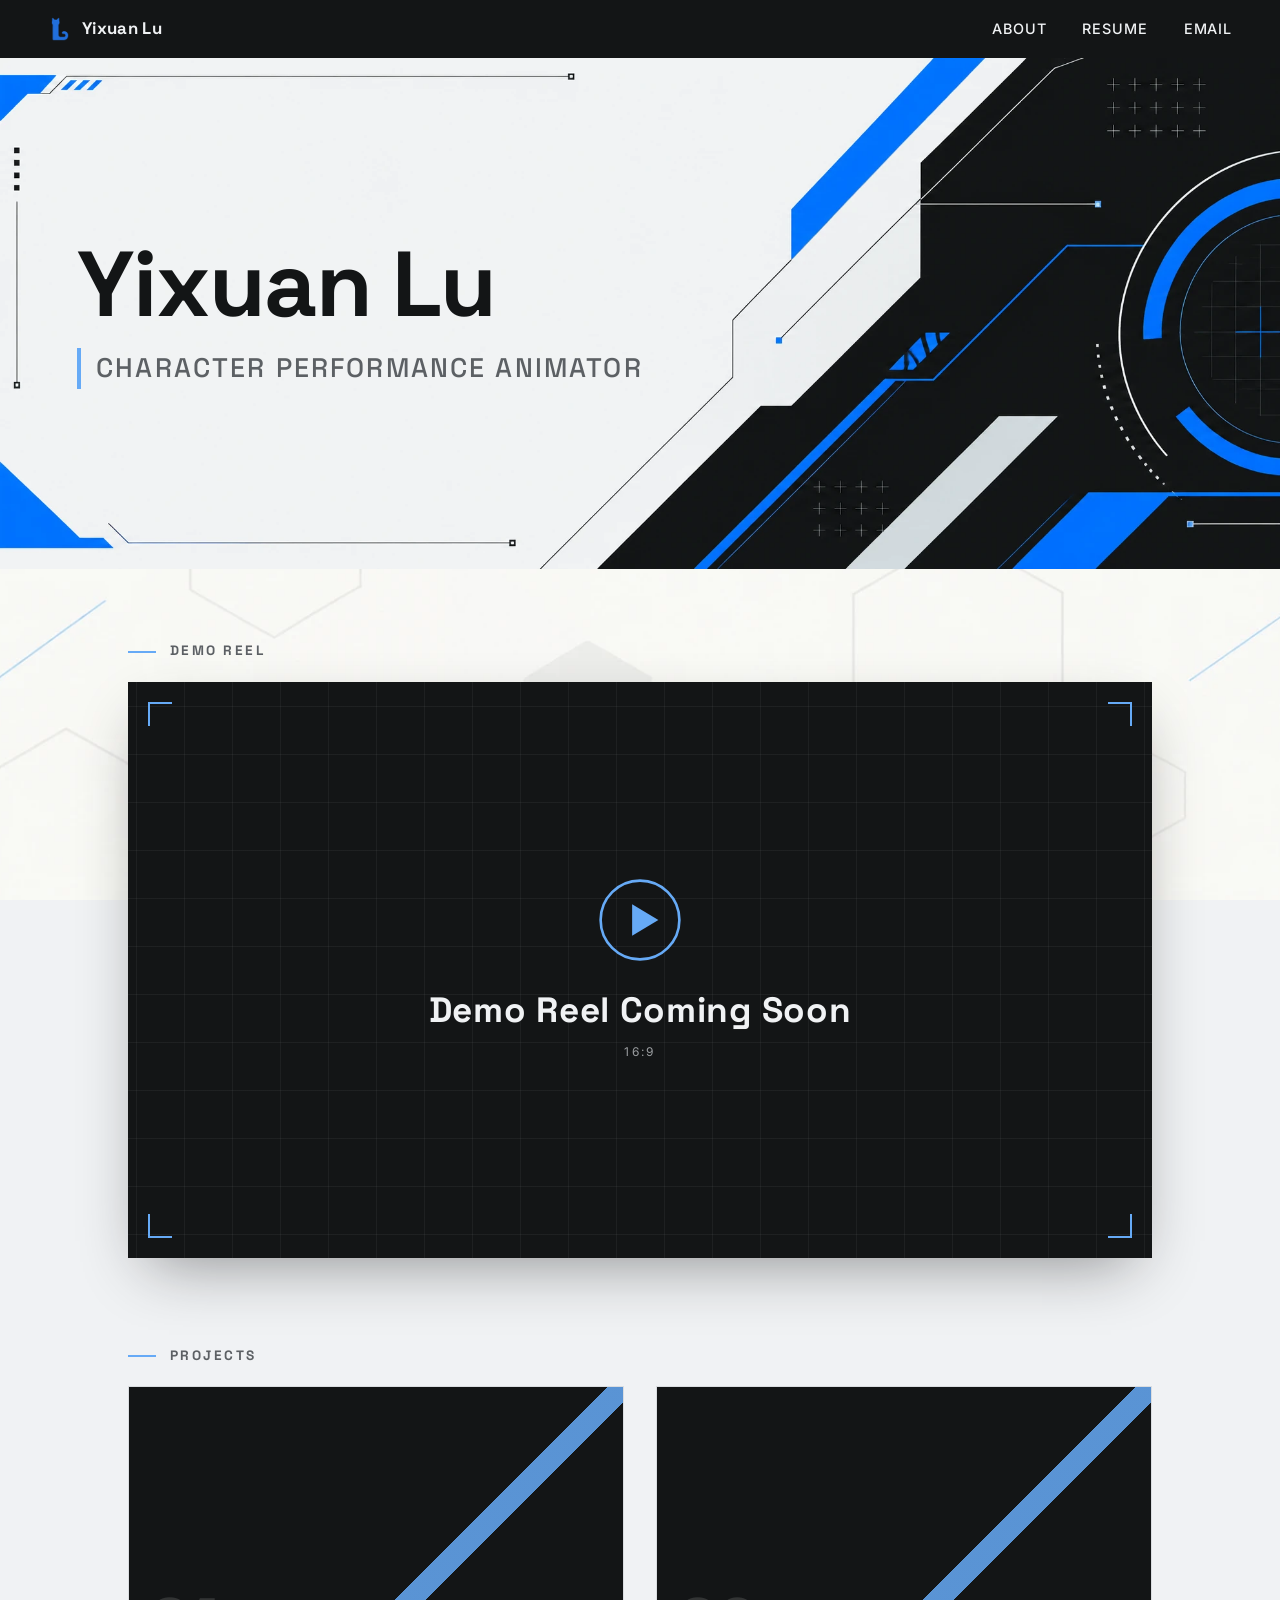
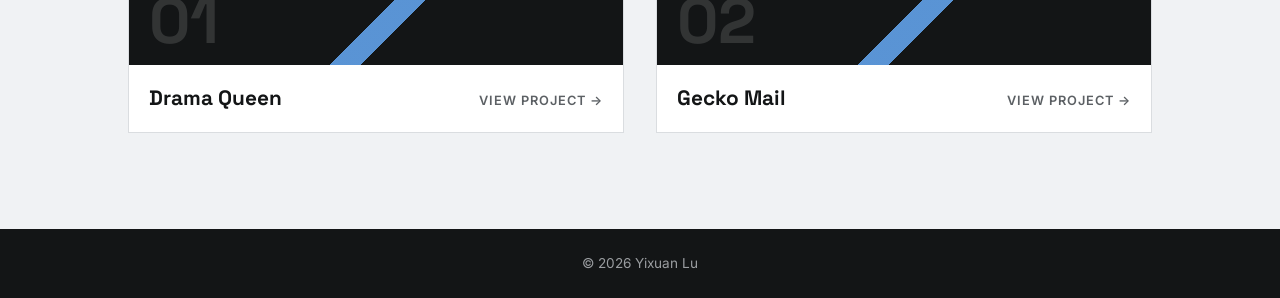
==== index.html @ 0526a120 "Add homepage prototype Homepage with banner, demo reel placeholder, project cards and navigation, pl" ====
<!DOCTYPE html>
<html lang="en">
<head>
  <meta charset="UTF-8">
  <meta name="viewport" content="width=device-width, initial-scale=1">
  <title>Yixuan Lu | Character Performance Animator</title>
  <meta name="description" content="Portfolio of Yixuan Lu, 3D character performance animator.">

  <!-- Browser tab icon -->
  <link rel="icon" type="image/png" href="images/favicon.png">

  <!-- Fonts from Google Fonts -->
  <link rel="preconnect" href="https://fonts.googleapis.com">
  <link rel="preconnect" href="https://fonts.gstatic.com" crossorigin>
  <link href="https://fonts.googleapis.com/css2?family=Space+Grotesk:wght@500;700&family=Inter:wght@400;500;600&display=swap" rel="stylesheet">

  <link rel="stylesheet" href="css/style.css">
</head>
<body>

  <!-- ===== NAVIGATION ===== -->
  <header class="site-nav">
    <a class="nav-home" href="index.html">
      <img src="images/favicon.png" alt="" width="24" height="24">
      <span>Yixuan Lu</span>
    </a>
    <nav>
      <a href="about.html">About</a>
      <a href="resume.html">Resume</a>
      <!-- Replace [EMAIL] below with your email address, e.g. mailto:name@example.com -->
      <a href="mailto:[EMAIL]">Email</a>
    </nav>
  </header>

  <!-- ===== BANNER ===== -->
  <section class="banner">
    <img class="banner-image" src="images/banner.png" alt="" width="1983" height="793">
    <div class="banner-text">
      <h1>Yixuan Lu</h1>
      <p>Character Performance Animator</p>
    </div>
  </section>

  <main>

    <!-- ===== DEMO REEL ===== -->
    <section class="reel" aria-labelledby="reel-heading">
      <h2 id="reel-heading" class="section-label">Demo Reel</h2>
      <!-- The video is set in js/main.js (see DEMO_REEL_URL at the top of that file) -->
      <div class="reel-frame" id="reel-frame">
        <div class="reel-placeholder">
          <svg class="reel-play" viewBox="0 0 64 64" aria-hidden="true">
            <circle cx="32" cy="32" r="30" fill="none" stroke="currentColor" stroke-width="2"/>
            <path d="M26 20 L46 32 L26 44 Z" fill="currentColor"/>
          </svg>
          <p class="reel-title">Demo Reel Coming Soon</p>
          <p class="reel-ratio">16:9</p>
        </div>
      </div>
    </section>

    <!-- ===== PROJECTS ===== -->
    <section class="projects" aria-labelledby="projects-heading">
      <h2 id="projects-heading" class="section-label">Projects</h2>
      <div class="project-grid">

        <a class="project-card" href="projects/drama-queen.html">
          <div class="project-thumb" aria-hidden="true"><span>01</span></div>
          <div class="project-info">
            <h3>Drama Queen</h3>
            <span class="project-link">View project <span aria-hidden="true">&rarr;</span></span>
          </div>
        </a>

        <a class="project-card" href="projects/gecko-mail.html">
          <div class="project-thumb" aria-hidden="true"><span>02</span></div>
          <div class="project-info">
            <h3>Gecko Mail</h3>
            <span class="project-link">View project <span aria-hidden="true">&rarr;</span></span>
          </div>
        </a>

      </div>
    </section>

  </main>

  <footer class="site-footer">
    <p>&copy; 2026 Yixuan Lu</p>
  </footer>

  <script src="js/main.js"></script>
</body>
</html>
---- css/style.css ----
/* =============================================================
   COLORS
   Change a color here and it updates everywhere on the site.
   ============================================================= */
:root {
  --black: #131516;
  --off-white: #F0F2F4;
  --gray: #9A9DA0;
  --gray-dark: #5C6064;   /* darker gray for small text, easier to read */
  --gray-light: #DADDE0;  /* thin borders and lines */
  --accent: #66AAF6;      /* soft light blue */

  --font-display: "Space Grotesk", "Segoe UI", sans-serif;
  --font-body: "Inter", "Segoe UI", sans-serif;

  --content-width: 1120px;
}

/* =============================================================
   BASICS
   ============================================================= */
* { box-sizing: border-box; }

html { scroll-behavior: smooth; }

body {
  margin: 0;
  font-family: var(--font-body);
  color: var(--black);
  background-color: var(--off-white);
  /* the hexagon pattern sits behind everything and stays still while you scroll */
  background-image: url("../images/background-hexagon.png");
  background-size: cover;
  background-position: center;
  background-attachment: fixed;
  line-height: 1.5;
  -webkit-font-smoothing: antialiased;
}

img { display: block; max-width: 100%; }

a { color: inherit; }

/* visible outline when moving through the page with the keyboard */
a:focus-visible {
  outline: 2px solid var(--accent);
  outline-offset: 3px;
}

/* =============================================================
   NAVIGATION
   ============================================================= */
.site-nav {
  display: flex;
  align-items: center;
  justify-content: space-between;
  gap: 16px;
  padding: 14px clamp(16px, 4vw, 48px);
  background: var(--black);
  color: var(--off-white);
}

.nav-home {
  display: flex;
  align-items: center;
  gap: 10px;
  text-decoration: none;
  font-family: var(--font-display);
  font-weight: 700;
  font-size: 1.05rem;
  letter-spacing: 0.02em;
}

.site-nav nav {
  display: flex;
  gap: clamp(16px, 3vw, 36px);
}

.site-nav nav a {
  position: relative;
  text-decoration: none;
  font-size: 0.9rem;
  font-weight: 500;
  letter-spacing: 0.06em;
  text-transform: uppercase;
  color: var(--off-white);
  padding: 4px 0;
  transition: color 0.2s;
}

/* blue line that slides in under a link on hover */
.site-nav nav a::after {
  content: "";
  position: absolute;
  left: 0;
  bottom: -2px;
  width: 100%;
  height: 2px;
  background: var(--accent);
  transform: scaleX(0);
  transform-origin: left;
  transition: transform 0.25s;
}

.site-nav nav a:hover { color: var(--accent); }
.site-nav nav a:hover::after { transform: scaleX(1); }

/* =============================================================
   BANNER
   The text is placed on top of the image, inside the empty
   light area on the left. Sizes use "vw" (a percentage of the
   screen width) so the text grows and shrinks with the image.
   ============================================================= */
.banner {
  position: relative;
  width: 100%;
  background: var(--off-white);
}

.banner-image {
  width: 100%;
  height: auto;
}

.banner-text {
  position: absolute;
  top: 0;
  bottom: 0;
  left: 6%;
  width: 48%;
  display: flex;
  flex-direction: column;
  justify-content: center;
}

.banner-text h1 {
  margin: 0;
  font-family: var(--font-display);
  font-weight: 700;
  font-size: 7.2vw;
  line-height: 1;
  letter-spacing: -0.02em;
  color: var(--black);
}

.banner-text p {
  margin: 1.4vw 0 0;
  padding-left: 1.2vw;
  border-left: 0.35vw solid var(--accent);
  font-family: var(--font-display);
  font-weight: 500;
  font-size: 2.1vw;
  letter-spacing: 0.08em;
  text-transform: uppercase;
  color: var(--gray-dark);
}

/* =============================================================
   PAGE SECTIONS
   ============================================================= */
main {
  max-width: var(--content-width);
  margin: 0 auto;
  padding: 0 clamp(16px, 4vw, 48px);
}

.section-label {
  display: flex;
  align-items: center;
  gap: 14px;
  margin: 0 0 20px;
  font-family: var(--font-display);
  font-size: 0.85rem;
  font-weight: 700;
  letter-spacing: 0.18em;
  text-transform: uppercase;
  color: var(--gray-dark);
}

/* short blue line before each section name */
.section-label::before {
  content: "";
  width: 28px;
  height: 2px;
  background: var(--accent);
}

/* =============================================================
   DEMO REEL
   ============================================================= */
.reel {
  padding: clamp(40px, 6vw, 72px) 0 clamp(48px, 7vw, 88px);
}

/* the 16:9 frame; the YouTube player fills it once a link is added */
.reel-frame {
  position: relative;
  width: 100%;
  aspect-ratio: 16 / 9;
  background: var(--black);
  overflow: hidden;
  box-shadow: 0 24px 60px -20px rgba(19, 21, 22, 0.45);
}

.reel-frame iframe {
  position: absolute;
  inset: 0;
  width: 100%;
  height: 100%;
  border: 0;
}

.reel-placeholder {
  position: absolute;
  inset: 0;
  display: flex;
  flex-direction: column;
  align-items: center;
  justify-content: center;
  text-align: center;
  color: var(--off-white);
  /* faint grid, like a viewport in 3D software */
  background-image:
    linear-gradient(rgba(240, 242, 244, 0.05) 1px, transparent 1px),
    linear-gradient(90deg, rgba(240, 242, 244, 0.05) 1px, transparent 1px);
  background-size: 48px 48px;
  background-position: center;
}

/* corner marks, like a camera frame */
.reel-placeholder::before {
  content: "";
  position: absolute;
  inset: 20px;
  --c: var(--accent);
  background:
    linear-gradient(var(--c), var(--c)) top left / 24px 2px,
    linear-gradient(var(--c), var(--c)) top left / 2px 24px,
    linear-gradient(var(--c), var(--c)) top right / 24px 2px,
    linear-gradient(var(--c), var(--c)) top right / 2px 24px,
    linear-gradient(var(--c), var(--c)) bottom left / 24px 2px,
    linear-gradient(var(--c), var(--c)) bottom left / 2px 24px,
    linear-gradient(var(--c), var(--c)) bottom right / 24px 2px,
    linear-gradient(var(--c), var(--c)) bottom right / 2px 24px;
  background-repeat: no-repeat;
}

.reel-play {
  width: clamp(48px, 8vw, 84px);
  height: auto;
  color: var(--accent);
}

.reel-title {
  margin: clamp(12px, 2vw, 22px) 0 0;
  font-family: var(--font-display);
  font-weight: 700;
  font-size: clamp(1.1rem, 3.2vw, 2.2rem);
  letter-spacing: 0.02em;
}

.reel-ratio {
  margin: 6px 0 0;
  font-size: 0.75rem;
  letter-spacing: 0.2em;
  color: var(--gray);
}

/* =============================================================
   PROJECT CARDS
   ============================================================= */
.projects {
  padding-bottom: clamp(56px, 8vw, 96px);
}

.project-grid {
  display: grid;
  grid-template-columns: repeat(2, 1fr);
  gap: clamp(16px, 3vw, 32px);
}

.project-card {
  display: block;
  text-decoration: none;
  background: #FFFFFF;
  border: 1px solid var(--gray-light);
  transition: transform 0.25s, box-shadow 0.25s, border-color 0.25s;
}

.project-card:hover {
  transform: translateY(-4px);
  border-color: var(--accent);
  box-shadow: 0 16px 36px -18px rgba(19, 21, 22, 0.35);
}

/* stand-in image area; can be replaced with a real still later */
.project-thumb {
  position: relative;
  aspect-ratio: 16 / 9;
  background:
    linear-gradient(135deg, transparent 62%, rgba(102, 170, 246, 0.85) 62%, rgba(102, 170, 246, 0.85) 66%, transparent 66%),
    var(--black);
  overflow: hidden;
}

.project-thumb span {
  position: absolute;
  left: 20px;
  bottom: 12px;
  font-family: var(--font-display);
  font-weight: 700;
  font-size: clamp(2.5rem, 6vw, 4rem);
  line-height: 1;
  color: rgba(240, 242, 244, 0.14);
}

.project-info {
  display: flex;
  align-items: baseline;
  justify-content: space-between;
  gap: 12px;
  padding: 18px 20px;
}

.project-info h3 {
  margin: 0;
  font-family: var(--font-display);
  font-size: 1.3rem;
  font-weight: 700;
}

.project-link {
  font-size: 0.8rem;
  font-weight: 600;
  letter-spacing: 0.08em;
  text-transform: uppercase;
  color: var(--gray-dark);
  white-space: nowrap;
  transition: color 0.2s;
}

.project-card:hover .project-link { color: var(--black); }

/* =============================================================
   FOOTER
   ============================================================= */
.site-footer {
  padding: 24px clamp(16px, 4vw, 48px);
  background: var(--black);
  color: var(--gray);
  font-size: 0.85rem;
  text-align: center;
}

.site-footer p { margin: 0; }

/* =============================================================
   SIMPLE PAGES (About, Resume, project pages)
   ============================================================= */
.simple-page {
  max-width: var(--content-width);
  margin: 0 auto;
  padding: clamp(48px, 8vw, 96px) clamp(16px, 4vw, 48px);
  min-height: 60vh;
}

.simple-page h1 {
  margin: 0 0 12px;
  font-family: var(--font-display);
  font-size: clamp(2rem, 5vw, 3.2rem);
  line-height: 1.1;
}

.simple-page p { color: var(--gray-dark); }

.back-link {
  display: inline-block;
  margin-top: 24px;
  font-weight: 600;
  text-decoration: none;
  border-bottom: 2px solid var(--accent);
}

/* =============================================================
   PHONES AND SMALL TABLETS
   ============================================================= */
@media (max-width: 700px) {
  /* fixed backgrounds are jumpy on phones, so let it scroll */
  body { background-attachment: scroll; }

  .site-nav { flex-direction: column; gap: 10px; }

  /* bigger text, tighter spacing so the title still fits on one line */
  .banner-text h1 { font-size: 8vw; }
  .banner-text p { font-size: 3vw; letter-spacing: 0.03em; }

  .project-grid { grid-template-columns: 1fr; }
}

/* respect the "reduce motion" setting some people turn on */
@media (prefers-reduced-motion: reduce) {
  * { transition: none !important; scroll-behavior: auto !important; }
}
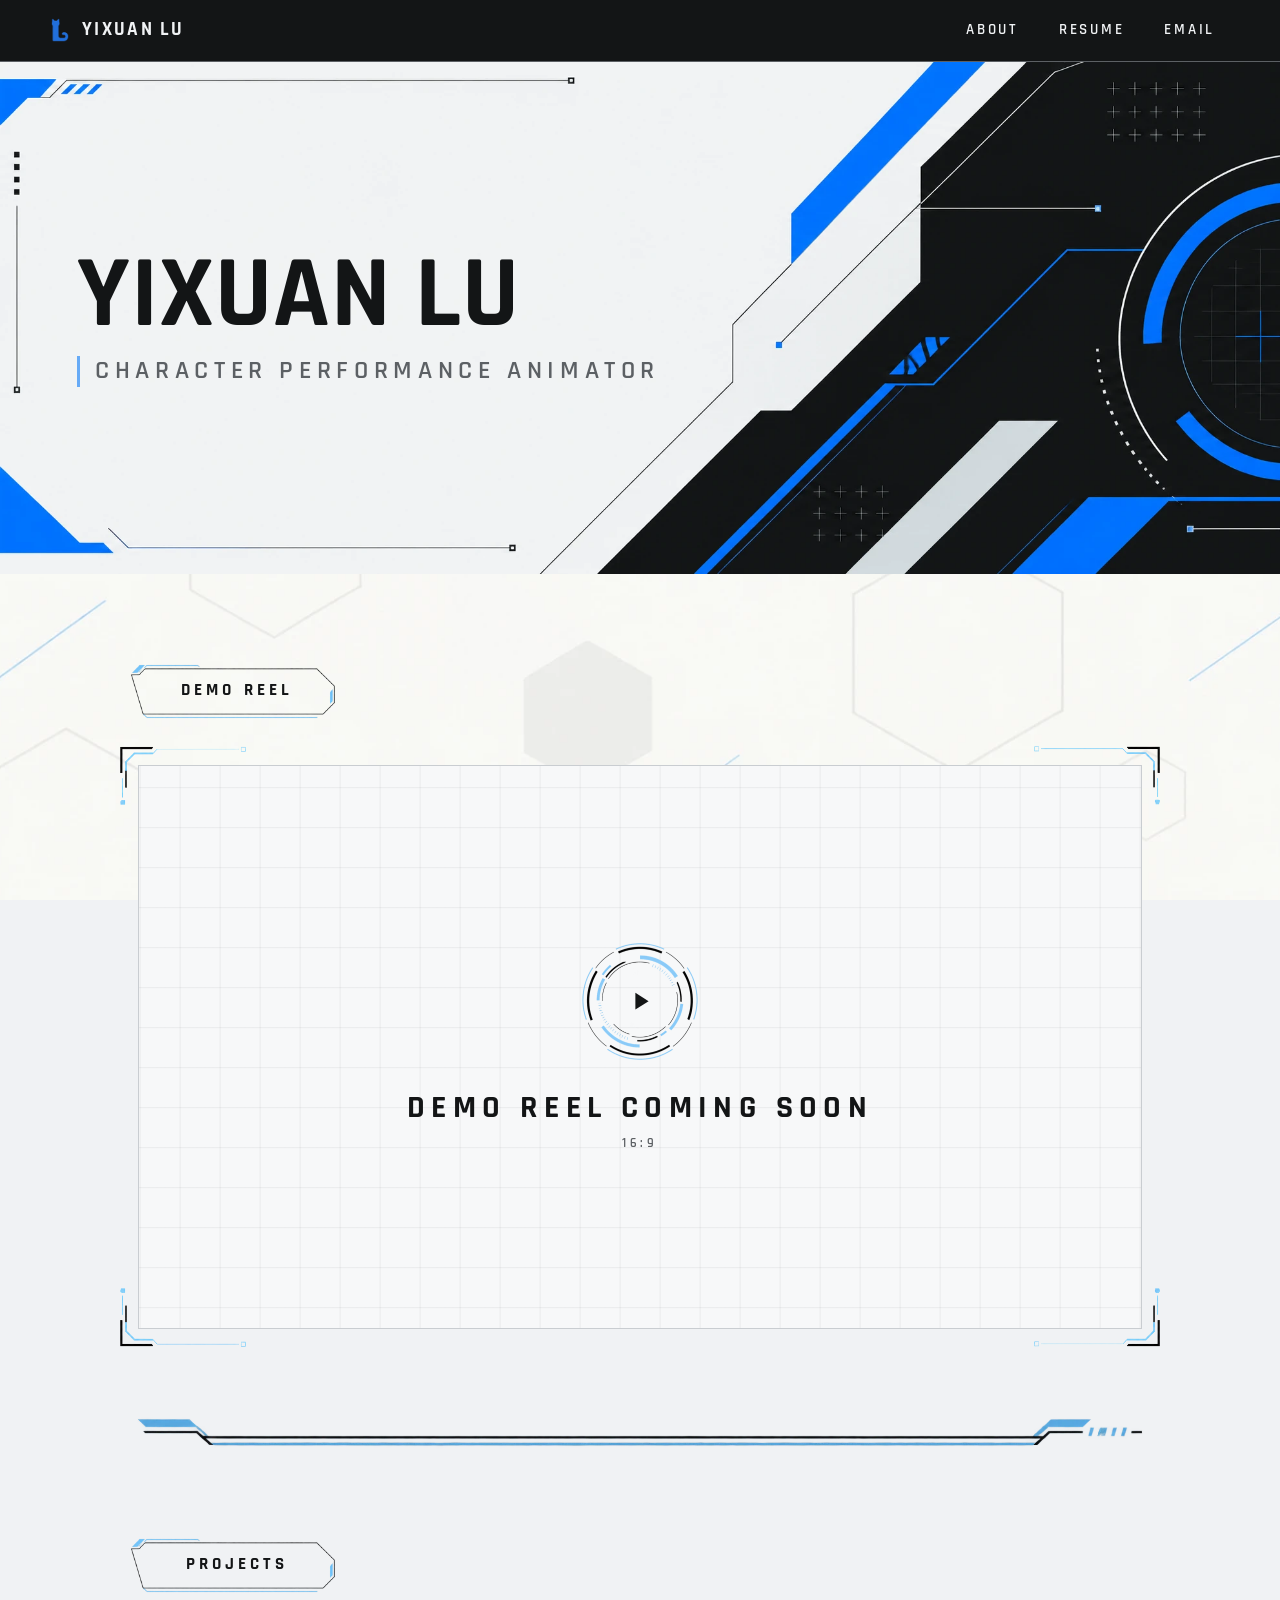
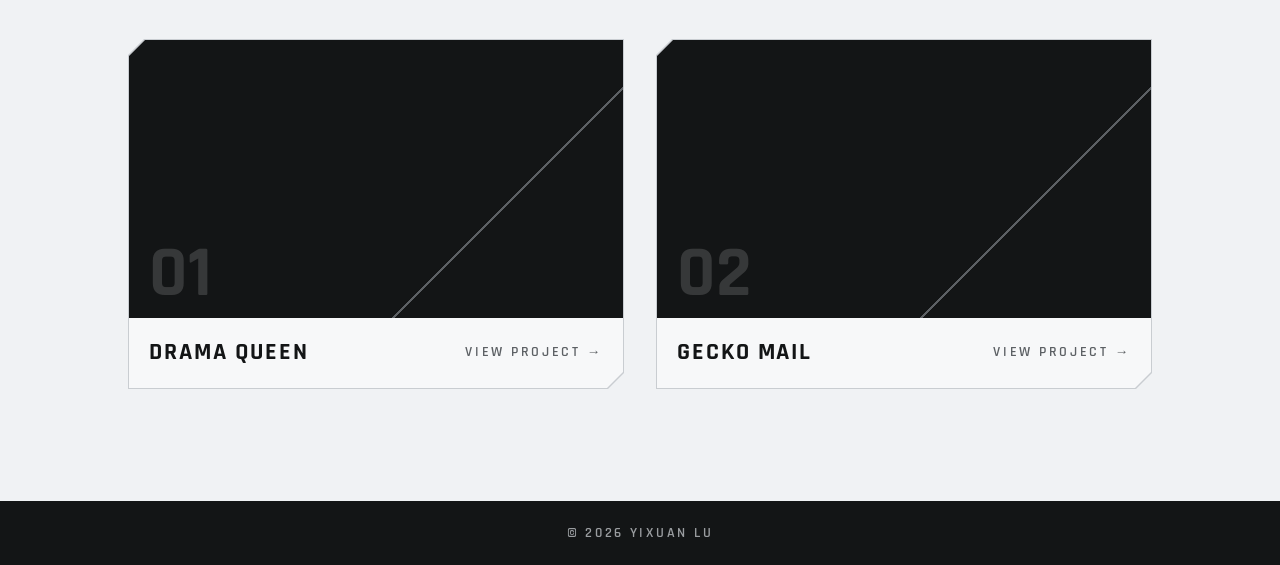
==== commit 639af337: "Restyle homepage with tactical sci-fi menu look Switch to Rajdhani/Inter, add label plate, divider, " ====
--- a/index.html
+++ b/index.html
@@ -12,7 +12,7 @@
   <!-- Fonts from Google Fonts -->
   <link rel="preconnect" href="https://fonts.googleapis.com">
   <link rel="preconnect" href="https://fonts.gstatic.com" crossorigin>
-  <link href="https://fonts.googleapis.com/css2?family=Space+Grotesk:wght@500;700&family=Inter:wght@400;500;600&display=swap" rel="stylesheet">
+  <link href="https://fonts.googleapis.com/css2?family=Rajdhani:wght@500;600;700&family=Inter:wght@400;500&display=swap" rel="stylesheet">
 
   <link rel="stylesheet" href="css/style.css">
 </head>
@@ -46,18 +46,23 @@
     <!-- ===== DEMO REEL ===== -->
     <section class="reel" aria-labelledby="reel-heading">
       <h2 id="reel-heading" class="section-label">Demo Reel</h2>
-      <!-- The video is set in js/main.js (see DEMO_REEL_URL at the top of that file) -->
-      <div class="reel-frame" id="reel-frame">
-        <div class="reel-placeholder">
-          <svg class="reel-play" viewBox="0 0 64 64" aria-hidden="true">
-            <circle cx="32" cy="32" r="30" fill="none" stroke="currentColor" stroke-width="2"/>
-            <path d="M26 20 L46 32 L26 44 Z" fill="currentColor"/>
-          </svg>
-          <p class="reel-title">Demo Reel Coming Soon</p>
-          <p class="reel-ratio">16:9</p>
+      <!-- the corner brackets are drawn around this box (see .reel-brackets in style.css) -->
+      <div class="reel-brackets">
+        <!-- The video is set in js/main.js (see DEMO_REEL_URL at the top of that file) -->
+        <div class="reel-frame" id="reel-frame">
+          <div class="reel-placeholder">
+            <div class="reel-ring" aria-hidden="true">
+              <img src="images/ui-loading-ring.png" alt="">
+              <svg viewBox="0 0 64 64"><path d="M24 18 L46 32 L24 46 Z"/></svg>
+            </div>
+            <p class="reel-title">Demo Reel Coming Soon</p>
+            <p class="reel-ratio">16:9</p>
+          </div>
         </div>
       </div>
     </section>
+
+    <img class="section-divider" src="images/ui-divider.png" alt="" width="2000" height="92">
 
     <!-- ===== PROJECTS ===== -->
     <section class="projects" aria-labelledby="projects-heading">
@@ -65,18 +70,22 @@
       <div class="project-grid">
 
         <a class="project-card" href="projects/drama-queen.html">
-          <div class="project-thumb" aria-hidden="true"><span>01</span></div>
-          <div class="project-info">
-            <h3>Drama Queen</h3>
-            <span class="project-link">View project <span aria-hidden="true">&rarr;</span></span>
+          <div class="project-card-inner">
+            <div class="project-thumb" aria-hidden="true"><span>01</span></div>
+            <div class="project-info">
+              <h3>Drama Queen</h3>
+              <span class="project-link">View project <span aria-hidden="true">&rarr;</span></span>
+            </div>
           </div>
         </a>
 
         <a class="project-card" href="projects/gecko-mail.html">
-          <div class="project-thumb" aria-hidden="true"><span>02</span></div>
-          <div class="project-info">
-            <h3>Gecko Mail</h3>
-            <span class="project-link">View project <span aria-hidden="true">&rarr;</span></span>
+          <div class="project-card-inner">
+            <div class="project-thumb" aria-hidden="true"><span>02</span></div>
+            <div class="project-info">
+              <h3>Gecko Mail</h3>
+              <span class="project-link">View project <span aria-hidden="true">&rarr;</span></span>
+            </div>
           </div>
         </a>
 
--- a/css/style.css
+++ b/css/style.css
@@ -1,19 +1,29 @@
 /* =============================================================
-   COLORS
-   Change a color here and it updates everywhere on the site.
+   COLORS AND FONTS
+   Every color and font on the site is set here.
+   Change a value here and it updates everywhere.
    ============================================================= */
 :root {
+  /* main colors */
   --black: #131516;
   --off-white: #F0F2F4;
   --gray: #9A9DA0;
-  --gray-dark: #5C6064;   /* darker gray for small text, easier to read */
-  --gray-light: #DADDE0;  /* thin borders and lines */
-  --accent: #66AAF6;      /* soft light blue */
-
-  --font-display: "Space Grotesk", "Segoe UI", sans-serif;
-  --font-body: "Inter", "Segoe UI", sans-serif;
-
+  --gray-dark: #5C6064;    /* small text, easier to read than --gray */
+  --gray-light: #C9CDD1;   /* thin lines and borders */
+  --panel: #F7F8F9;        /* slightly lighter gray for cards and the reel frame */
+  --accent: #66AAF6;       /* soft light blue: highlights and hover only */
+
+  /* see-through versions, for faint grids and shadows */
+  --grid-line: rgba(19, 21, 22, 0.06);
+  --thumb-number: rgba(240, 242, 244, 0.16);
+
+  /* fonts */
+  --font-display: "Rajdhani", "Segoe UI", sans-serif;  /* headings and labels */
+  --font-body: "Inter", "Segoe UI", sans-serif;        /* regular text */
+
+  /* layout */
   --content-width: 1120px;
+  --cut: 16px;             /* size of the angled corners on cards and buttons */
 }
 
 /* =============================================================
@@ -44,7 +54,7 @@
 /* visible outline when moving through the page with the keyboard */
 a:focus-visible {
   outline: 2px solid var(--accent);
-  outline-offset: 3px;
+  outline-offset: 4px;
 }
 
 /* =============================================================
@@ -55,9 +65,10 @@
   align-items: center;
   justify-content: space-between;
   gap: 16px;
-  padding: 14px clamp(16px, 4vw, 48px);
+  padding: 12px clamp(16px, 4vw, 48px);
   background: var(--black);
   color: var(--off-white);
+  border-bottom: 1px solid var(--gray-dark);
 }
 
 .nav-home {
@@ -67,43 +78,35 @@
   text-decoration: none;
   font-family: var(--font-display);
   font-weight: 700;
-  font-size: 1.05rem;
-  letter-spacing: 0.02em;
+  font-size: 1.2rem;
+  letter-spacing: 0.12em;
+  text-transform: uppercase;
 }
 
 .site-nav nav {
   display: flex;
-  gap: clamp(16px, 3vw, 36px);
-}
-
+  gap: 6px;
+}
+
+/* each link is a small angled tab that lights up on hover */
 .site-nav nav a {
-  position: relative;
+  padding: 6px 16px;
   text-decoration: none;
-  font-size: 0.9rem;
-  font-weight: 500;
-  letter-spacing: 0.06em;
+  font-family: var(--font-display);
+  font-size: 0.95rem;
+  font-weight: 600;
+  letter-spacing: 0.18em;
   text-transform: uppercase;
   color: var(--off-white);
-  padding: 4px 0;
-  transition: color 0.2s;
-}
-
-/* blue line that slides in under a link on hover */
-.site-nav nav a::after {
-  content: "";
-  position: absolute;
-  left: 0;
-  bottom: -2px;
-  width: 100%;
-  height: 2px;
-  background: var(--accent);
-  transform: scaleX(0);
-  transform-origin: left;
-  transition: transform 0.25s;
-}
-
-.site-nav nav a:hover { color: var(--accent); }
-.site-nav nav a:hover::after { transform: scaleX(1); }
+  border: 1px solid transparent;
+  clip-path: polygon(8px 0, 100% 0, 100% calc(100% - 8px), calc(100% - 8px) 100%, 0 100%, 0 8px);
+  transition: color 0.2s, background-color 0.2s;
+}
+
+.site-nav nav a:hover {
+  color: var(--black);
+  background-color: var(--accent);
+}
 
 /* =============================================================
    BANNER
@@ -137,20 +140,22 @@
   margin: 0;
   font-family: var(--font-display);
   font-weight: 700;
-  font-size: 7.2vw;
-  line-height: 1;
-  letter-spacing: -0.02em;
+  font-size: 8vw;
+  line-height: 0.9;
+  letter-spacing: 0.01em;
+  text-transform: uppercase;
   color: var(--black);
 }
 
 .banner-text p {
-  margin: 1.4vw 0 0;
+  margin: 1.2vw 0 0;
   padding-left: 1.2vw;
-  border-left: 0.35vw solid var(--accent);
-  font-family: var(--font-display);
-  font-weight: 500;
-  font-size: 2.1vw;
-  letter-spacing: 0.08em;
+  border-left: 0.3vw solid var(--accent);
+  font-family: var(--font-display);
+  font-weight: 600;
+  font-size: 2vw;
+  line-height: 1.2;
+  letter-spacing: 0.22em;
   text-transform: uppercase;
   color: var(--gray-dark);
 }
@@ -164,32 +169,58 @@
   padding: 0 clamp(16px, 4vw, 48px);
 }
 
+/* section headings sit on the label plate image */
 .section-label {
   display: flex;
   align-items: center;
-  gap: 14px;
-  margin: 0 0 20px;
-  font-family: var(--font-display);
-  font-size: 0.85rem;
-  font-weight: 700;
-  letter-spacing: 0.18em;
-  text-transform: uppercase;
-  color: var(--gray-dark);
-}
-
-/* short blue line before each section name */
-.section-label::before {
+  justify-content: center;
+  width: 210px;
+  aspect-ratio: 1349 / 379;   /* same shape as the image, so it never stretches */
+  margin: 0 0 clamp(28px, 4vw, 44px);
+  padding: 0 0 2px 8px;
+  background: url("../images/ui-label-plate.png") center / contain no-repeat;
+  font-family: var(--font-display);
+  font-size: 1.05rem;
+  font-weight: 700;
+  letter-spacing: 0.24em;
+  text-transform: uppercase;
+  color: var(--black);
+}
+
+/* the divider image between the demo reel and the projects */
+.section-divider {
+  width: 100%;
+  height: auto;
+  margin: 0 auto;
+}
+
+/* =============================================================
+   DEMO REEL
+   ============================================================= */
+.reel {
+  padding: clamp(48px, 7vw, 88px) 0 clamp(48px, 7vw, 80px);
+}
+
+/* Corner brackets around the video.
+   The image is cut into nine pieces (a "border image"): the four
+   corners keep their exact shape, and only the empty edges between
+   them stretch. So the brackets never look squashed, whatever the
+   screen size. --bracket-scale sets how big the brackets are. */
+.reel-brackets {
+  --bracket-scale: 0.26;
+  position: relative;
+  margin: 0 calc(40px * var(--bracket-scale));
+}
+
+.reel-brackets::after {
   content: "";
-  width: 28px;
-  height: 2px;
-  background: var(--accent);
-}
-
-/* =============================================================
-   DEMO REEL
-   ============================================================= */
-.reel {
-  padding: clamp(40px, 6vw, 72px) 0 clamp(48px, 7vw, 88px);
+  position: absolute;
+  inset: calc(-90px * var(--bracket-scale));
+  border-style: solid;
+  border-color: transparent;
+  border-width: calc(250px * var(--bracket-scale)) calc(515px * var(--bracket-scale));
+  border-image: url("../images/ui-corner-frame.png") 250 515 stretch;
+  pointer-events: none;
 }
 
 /* the 16:9 frame; the YouTube player fills it once a link is added */
@@ -197,9 +228,9 @@
   position: relative;
   width: 100%;
   aspect-ratio: 16 / 9;
-  background: var(--black);
+  background: var(--panel);
+  border: 1px solid var(--gray-light);
   overflow: hidden;
-  box-shadow: 0 24px 60px -20px rgba(19, 21, 22, 0.45);
 }
 
 .reel-frame iframe {
@@ -218,59 +249,62 @@
   align-items: center;
   justify-content: center;
   text-align: center;
-  color: var(--off-white);
   /* faint grid, like a viewport in 3D software */
   background-image:
-    linear-gradient(rgba(240, 242, 244, 0.05) 1px, transparent 1px),
-    linear-gradient(90deg, rgba(240, 242, 244, 0.05) 1px, transparent 1px);
-  background-size: 48px 48px;
+    linear-gradient(var(--grid-line) 1px, transparent 1px),
+    linear-gradient(90deg, var(--grid-line) 1px, transparent 1px);
+  background-size: 40px 40px;
   background-position: center;
 }
 
-/* corner marks, like a camera frame */
-.reel-placeholder::before {
-  content: "";
-  position: absolute;
-  inset: 20px;
-  --c: var(--accent);
-  background:
-    linear-gradient(var(--c), var(--c)) top left / 24px 2px,
-    linear-gradient(var(--c), var(--c)) top left / 2px 24px,
-    linear-gradient(var(--c), var(--c)) top right / 24px 2px,
-    linear-gradient(var(--c), var(--c)) top right / 2px 24px,
-    linear-gradient(var(--c), var(--c)) bottom left / 24px 2px,
-    linear-gradient(var(--c), var(--c)) bottom left / 2px 24px,
-    linear-gradient(var(--c), var(--c)) bottom right / 24px 2px,
-    linear-gradient(var(--c), var(--c)) bottom right / 2px 24px;
-  background-repeat: no-repeat;
-}
-
-.reel-play {
-  width: clamp(48px, 8vw, 84px);
-  height: auto;
-  color: var(--accent);
+/* the rotating ring, with a still play triangle in the middle */
+.reel-ring {
+  position: relative;
+  width: clamp(64px, 11vw, 120px);
+  aspect-ratio: 1;
+}
+
+.reel-ring img {
+  width: 100%;
+  height: 100%;
+  animation: spin 14s linear infinite;
+}
+
+.reel-ring svg {
+  position: absolute;
+  inset: 34%;
+  fill: var(--black);
+}
+
+@keyframes spin {
+  to { transform: rotate(360deg); }
 }
 
 .reel-title {
   margin: clamp(12px, 2vw, 22px) 0 0;
   font-family: var(--font-display);
   font-weight: 700;
-  font-size: clamp(1.1rem, 3.2vw, 2.2rem);
-  letter-spacing: 0.02em;
+  font-size: clamp(1.1rem, 3vw, 2rem);
+  letter-spacing: 0.2em;
+  text-transform: uppercase;
 }
 
 .reel-ratio {
-  margin: 6px 0 0;
-  font-size: 0.75rem;
-  letter-spacing: 0.2em;
-  color: var(--gray);
+  margin: 2px 0 0;
+  font-family: var(--font-display);
+  font-weight: 600;
+  font-size: 0.8rem;
+  letter-spacing: 0.3em;
+  color: var(--gray-dark);
 }
 
 /* =============================================================
    PROJECT CARDS
+   Angled corners are made with "clip-path", which cuts the shape.
+   The outer layer is the thin outline; the inner layer is the card.
    ============================================================= */
 .projects {
-  padding-bottom: clamp(56px, 8vw, 96px);
+  padding: clamp(48px, 7vw, 80px) 0 clamp(64px, 9vw, 112px);
 }
 
 .project-grid {
@@ -281,16 +315,21 @@
 
 .project-card {
   display: block;
+  padding: 1px;
   text-decoration: none;
-  background: #FFFFFF;
-  border: 1px solid var(--gray-light);
-  transition: transform 0.25s, box-shadow 0.25s, border-color 0.25s;
+  background: var(--gray-light);
+  clip-path: polygon(var(--cut) 0, 100% 0, 100% calc(100% - var(--cut)), calc(100% - var(--cut)) 100%, 0 100%, 0 var(--cut));
+  transition: background-color 0.2s, transform 0.2s;
+}
+
+.project-card-inner {
+  background: var(--panel);
+  clip-path: polygon(var(--cut) 0, 100% 0, 100% calc(100% - var(--cut)), calc(100% - var(--cut)) 100%, 0 100%, 0 var(--cut));
 }
 
 .project-card:hover {
-  transform: translateY(-4px);
-  border-color: var(--accent);
-  box-shadow: 0 16px 36px -18px rgba(19, 21, 22, 0.35);
+  background: var(--accent);
+  transform: translateY(-3px);
 }
 
 /* stand-in image area; can be replaced with a real still later */
@@ -298,7 +337,7 @@
   position: relative;
   aspect-ratio: 16 / 9;
   background:
-    linear-gradient(135deg, transparent 62%, rgba(102, 170, 246, 0.85) 62%, rgba(102, 170, 246, 0.85) 66%, transparent 66%),
+    linear-gradient(135deg, transparent 70%, var(--gray-dark) 70%, var(--gray-dark) 70.4%, transparent 70.4%),
     var(--black);
   overflow: hidden;
 }
@@ -306,33 +345,36 @@
 .project-thumb span {
   position: absolute;
   left: 20px;
-  bottom: 12px;
-  font-family: var(--font-display);
-  font-weight: 700;
-  font-size: clamp(2.5rem, 6vw, 4rem);
+  bottom: 8px;
+  font-family: var(--font-display);
+  font-weight: 700;
+  font-size: clamp(3rem, 7vw, 4.5rem);
   line-height: 1;
-  color: rgba(240, 242, 244, 0.14);
+  color: var(--thumb-number);
 }
 
 .project-info {
   display: flex;
-  align-items: baseline;
+  align-items: center;
   justify-content: space-between;
   gap: 12px;
-  padding: 18px 20px;
+  padding: 16px 20px 18px;
 }
 
 .project-info h3 {
   margin: 0;
   font-family: var(--font-display);
-  font-size: 1.3rem;
-  font-weight: 700;
+  font-size: 1.5rem;
+  font-weight: 700;
+  letter-spacing: 0.08em;
+  text-transform: uppercase;
 }
 
 .project-link {
-  font-size: 0.8rem;
+  font-family: var(--font-display);
+  font-size: 0.85rem;
   font-weight: 600;
-  letter-spacing: 0.08em;
+  letter-spacing: 0.2em;
   text-transform: uppercase;
   color: var(--gray-dark);
   white-space: nowrap;
@@ -345,10 +387,14 @@
    FOOTER
    ============================================================= */
 .site-footer {
-  padding: 24px clamp(16px, 4vw, 48px);
+  padding: 22px clamp(16px, 4vw, 48px);
   background: var(--black);
   color: var(--gray);
+  font-family: var(--font-display);
   font-size: 0.85rem;
+  font-weight: 600;
+  letter-spacing: 0.2em;
+  text-transform: uppercase;
   text-align: center;
 }
 
@@ -367,8 +413,10 @@
 .simple-page h1 {
   margin: 0 0 12px;
   font-family: var(--font-display);
-  font-size: clamp(2rem, 5vw, 3.2rem);
-  line-height: 1.1;
+  font-size: clamp(2.4rem, 6vw, 4rem);
+  line-height: 1;
+  letter-spacing: 0.04em;
+  text-transform: uppercase;
 }
 
 .simple-page p { color: var(--gray-dark); }
@@ -376,7 +424,10 @@
 .back-link {
   display: inline-block;
   margin-top: 24px;
-  font-weight: 600;
+  font-family: var(--font-display);
+  font-weight: 700;
+  letter-spacing: 0.18em;
+  text-transform: uppercase;
   text-decoration: none;
   border-bottom: 2px solid var(--accent);
 }
@@ -388,11 +439,15 @@
   /* fixed backgrounds are jumpy on phones, so let it scroll */
   body { background-attachment: scroll; }
 
-  .site-nav { flex-direction: column; gap: 10px; }
-
-  /* bigger text, tighter spacing so the title still fits on one line */
-  .banner-text h1 { font-size: 8vw; }
-  .banner-text p { font-size: 3vw; letter-spacing: 0.03em; }
+  .site-nav { flex-direction: column; gap: 8px; }
+  .site-nav nav a { padding: 6px 12px; }
+
+  .banner-text h1 { font-size: 9vw; }
+  .banner-text p { font-size: 3vw; letter-spacing: 0.12em; }
+
+  .section-label { width: 170px; font-size: 0.9rem; }
+
+  .reel-brackets { --bracket-scale: 0.14; }
 
   .project-grid { grid-template-columns: 1fr; }
 }
@@ -400,4 +455,5 @@
 /* respect the "reduce motion" setting some people turn on */
 @media (prefers-reduced-motion: reduce) {
   * { transition: none !important; scroll-behavior: auto !important; }
-}
+  .reel-ring img { animation: none; }
+}
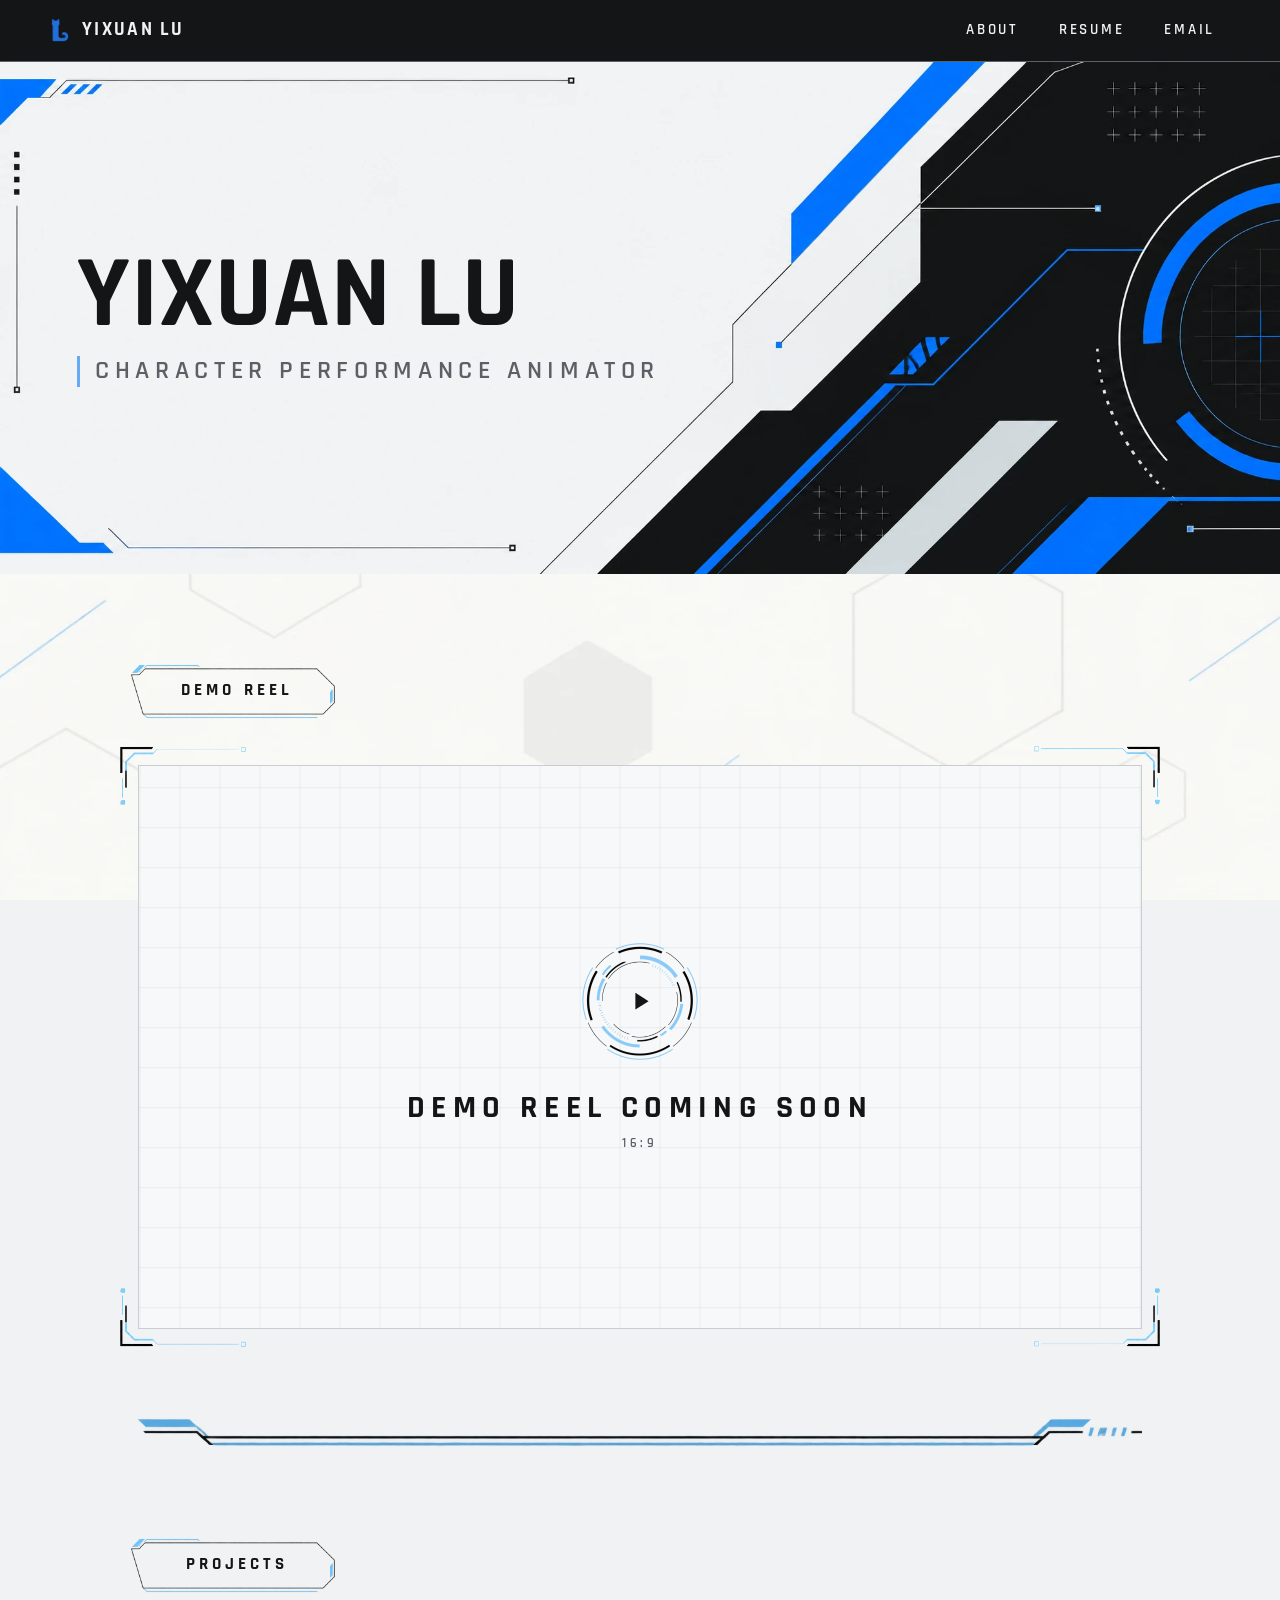
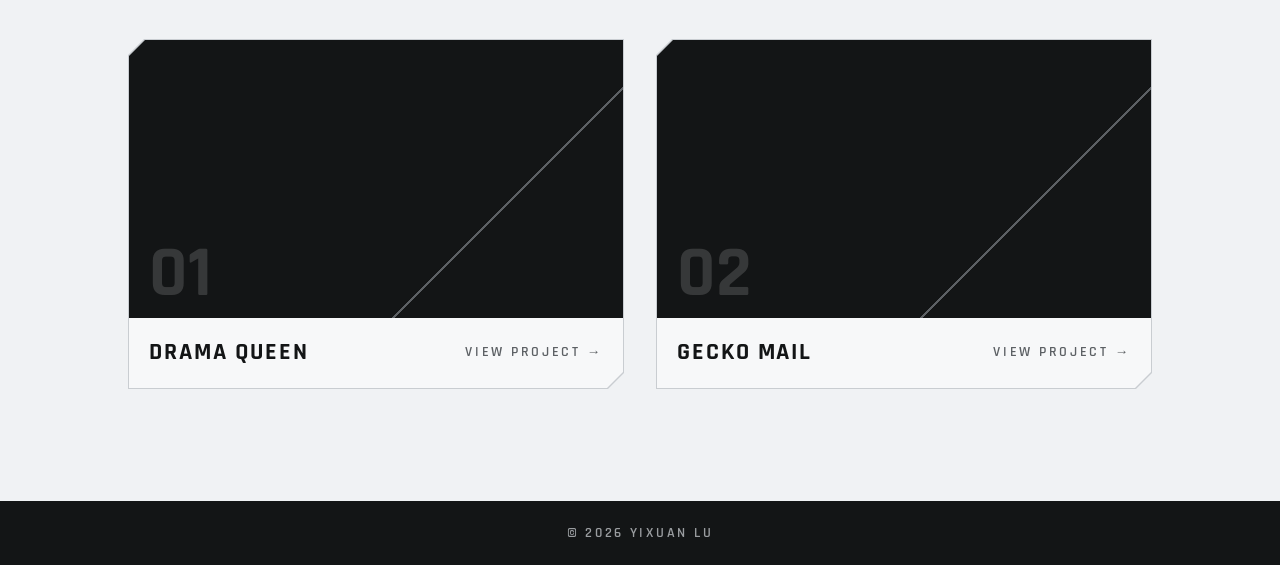
==== commit c950caf0: "Add Gecko Mail page and refine the project template Rename the description heading to Project Notes," ====
--- a/index.html
+++ b/index.html
@@ -27,8 +27,8 @@
     <nav>
       <a href="about.html">About</a>
       <a href="resume.html">Resume</a>
-      <!-- Replace [EMAIL] below with your email address, e.g. mailto:name@example.com -->
-      <a href="mailto:[EMAIL]">Email</a>
+      <!-- The email address is set once in js/main.js (see EMAIL_ADDRESS) -->
+      <a href="mailto:[EMAIL]" data-email>Email</a>
     </nav>
   </header>
 
@@ -46,17 +46,17 @@
     <!-- ===== DEMO REEL ===== -->
     <section class="reel" aria-labelledby="reel-heading">
       <h2 id="reel-heading" class="section-label">Demo Reel</h2>
-      <!-- the corner brackets are drawn around this box (see .reel-brackets in style.css) -->
-      <div class="reel-brackets">
-        <!-- The video is set in js/main.js (see DEMO_REEL_URL at the top of that file) -->
-        <div class="reel-frame" id="reel-frame">
-          <div class="reel-placeholder">
-            <div class="reel-ring" aria-hidden="true">
+      <!-- the corner brackets are drawn around this box (see .video-brackets in style.css) -->
+      <div class="video-brackets">
+        <!-- The video link is set in js/main.js (see "demoReel" at the top of that file) -->
+        <div class="video-frame" data-video="demoReel" aria-label="Yixuan Lu demo reel">
+          <div class="video-placeholder">
+            <div class="video-ring" aria-hidden="true">
               <img src="images/ui-loading-ring.png" alt="">
               <svg viewBox="0 0 64 64"><path d="M24 18 L46 32 L24 46 Z"/></svg>
             </div>
-            <p class="reel-title">Demo Reel Coming Soon</p>
-            <p class="reel-ratio">16:9</p>
+            <p class="video-title">Demo Reel Coming Soon</p>
+            <p class="video-ratio">16:9</p>
           </div>
         </div>
       </div>
--- a/css/style.css
+++ b/css/style.css
@@ -27,6 +27,15 @@
 }
 
 /* =============================================================
+   PAGE BACKGROUNDS
+   To change a background, put the new image in the images
+   folder and change the file name on the matching line below.
+   ============================================================= */
+:root              { --page-background: url("../images/background-hexagon.png"); }  /* homepage, About, Resume */
+.page-drama-queen  { --page-background: url("../images/background-hexagon.png"); }
+.page-gecko-mail   { --page-background: url("../images/background-hexagon.png"); }
+
+/* =============================================================
    BASICS
    ============================================================= */
 * { box-sizing: border-box; }
@@ -38,13 +47,24 @@
   font-family: var(--font-body);
   color: var(--black);
   background-color: var(--off-white);
-  /* the hexagon pattern sits behind everything and stays still while you scroll */
-  background-image: url("../images/background-hexagon.png");
+  line-height: 1.5;
+  -webkit-font-smoothing: antialiased;
+}
+
+/* The page background image (chosen in PAGE BACKGROUNDS above).
+   It is a separate layer pinned to the screen, so it always fills
+   the whole window and stays still while the page scrolls past,
+   however long the page is, on laptops and phones alike. */
+body::before {
+  content: "";
+  position: fixed;
+  inset: 0;
+  z-index: -1;
+  background-image: var(--page-background);
   background-size: cover;
   background-position: center;
-  background-attachment: fixed;
-  line-height: 1.5;
-  -webkit-font-smoothing: antialiased;
+  background-repeat: no-repeat;
+  pointer-events: none;
 }
 
 img { display: block; max-width: 100%; }
@@ -187,6 +207,10 @@
   color: var(--black);
 }
 
+/* a wider plate for longer headings such as "Project Notes"
+   (it grows in proportion, so the image never stretches) */
+.section-label-wide { width: 270px; }
+
 /* the divider image between the demo reel and the projects */
 .section-divider {
   width: 100%;
@@ -206,13 +230,13 @@
    corners keep their exact shape, and only the empty edges between
    them stretch. So the brackets never look squashed, whatever the
    screen size. --bracket-scale sets how big the brackets are. */
-.reel-brackets {
+.video-brackets {
   --bracket-scale: 0.26;
   position: relative;
   margin: 0 calc(40px * var(--bracket-scale));
 }
 
-.reel-brackets::after {
+.video-brackets::after {
   content: "";
   position: absolute;
   inset: calc(-90px * var(--bracket-scale));
@@ -224,7 +248,7 @@
 }
 
 /* the 16:9 frame; the YouTube player fills it once a link is added */
-.reel-frame {
+.video-frame {
   position: relative;
   width: 100%;
   aspect-ratio: 16 / 9;
@@ -233,7 +257,7 @@
   overflow: hidden;
 }
 
-.reel-frame iframe {
+.video-frame iframe {
   position: absolute;
   inset: 0;
   width: 100%;
@@ -241,7 +265,7 @@
   border: 0;
 }
 
-.reel-placeholder {
+.video-placeholder {
   position: absolute;
   inset: 0;
   display: flex;
@@ -258,19 +282,19 @@
 }
 
 /* the rotating ring, with a still play triangle in the middle */
-.reel-ring {
+.video-ring {
   position: relative;
   width: clamp(64px, 11vw, 120px);
   aspect-ratio: 1;
 }
 
-.reel-ring img {
+.video-ring img {
   width: 100%;
   height: 100%;
   animation: spin 14s linear infinite;
 }
 
-.reel-ring svg {
+.video-ring svg {
   position: absolute;
   inset: 34%;
   fill: var(--black);
@@ -280,7 +304,7 @@
   to { transform: rotate(360deg); }
 }
 
-.reel-title {
+.video-title {
   margin: clamp(12px, 2vw, 22px) 0 0;
   font-family: var(--font-display);
   font-weight: 700;
@@ -289,7 +313,7 @@
   text-transform: uppercase;
 }
 
-.reel-ratio {
+.video-ratio {
   margin: 2px 0 0;
   font-family: var(--font-display);
   font-weight: 600;
@@ -433,12 +457,201 @@
 }
 
 /* =============================================================
+   PROJECT PAGES
+   Shared by every page in the projects folder.
+   ============================================================= */
+.project-header {
+  padding: clamp(48px, 7vw, 88px) 0 clamp(32px, 5vw, 56px);
+}
+
+.project-header h1 {
+  margin: 0;
+  font-family: var(--font-display);
+  font-weight: 700;
+  font-size: clamp(3rem, 8vw, 5.5rem);
+  line-height: 0.9;
+  letter-spacing: 0.02em;
+  text-transform: uppercase;
+}
+
+/* small angled tag under the title, e.g. an award */
+.award-label {
+  display: inline-block;
+  margin: 18px 0 0;
+  padding: 5px 18px 4px;
+  background: var(--accent);
+  color: var(--black);
+  font-family: var(--font-display);
+  font-size: 0.9rem;
+  font-weight: 700;
+  letter-spacing: 0.2em;
+  text-transform: uppercase;
+  clip-path: polygon(10px 0, 100% 0, 100% calc(100% - 10px), calc(100% - 10px) 100%, 0 100%, 0 10px);
+}
+
+/* character, length, dates and type, as a row of small labels */
+.project-meta {
+  display: grid;
+  grid-template-columns: repeat(4, auto);
+  justify-content: start;
+  margin: clamp(24px, 3vw, 36px) 0 0;
+  border-top: 1px solid var(--gray-light);
+}
+
+.project-meta div {
+  padding: 14px clamp(16px, 3vw, 40px) 0 0;
+  margin-right: clamp(16px, 3vw, 40px);
+  border-right: 1px solid var(--gray-light);
+}
+
+.project-meta div:last-child { border-right: 0; margin-right: 0; }
+
+.project-meta dt {
+  font-family: var(--font-display);
+  font-size: 0.75rem;
+  font-weight: 600;
+  letter-spacing: 0.24em;
+  text-transform: uppercase;
+  color: var(--gray-dark);
+}
+
+.project-meta dd {
+  margin: 2px 0 0;
+  font-family: var(--font-display);
+  font-size: 1.2rem;
+  font-weight: 600;
+  letter-spacing: 0.04em;
+}
+
+/* the main video uses the same bracket frame as the demo reel */
+.project-main-video {
+  padding-bottom: clamp(40px, 6vw, 72px);
+}
+
+/* the supporting video is narrower, with a small caption above it */
+.project-support-video {
+  max-width: 800px;
+  margin: 0 auto;
+  padding-bottom: clamp(48px, 7vw, 80px);
+}
+
+.video-caption {
+  display: flex;
+  align-items: center;
+  gap: 12px;
+  margin: 0 0 14px;
+  font-family: var(--font-display);
+  font-size: 0.9rem;
+  font-weight: 700;
+  letter-spacing: 0.24em;
+  text-transform: uppercase;
+  color: var(--gray-dark);
+}
+
+/* short blue line before the caption */
+.video-caption::before {
+  content: "";
+  width: 28px;
+  height: 2px;
+  background: var(--accent);
+}
+
+/* smaller ring and text inside the narrower frame */
+.project-support-video .video-ring { width: clamp(52px, 8vw, 88px); }
+.project-support-video .video-title { font-size: clamp(0.95rem, 2.2vw, 1.5rem); }
+
+/* Performance, Process and Breakdown: label on the left, text on the right */
+.project-description {
+  padding: clamp(48px, 7vw, 80px) 0;
+}
+
+.description-block {
+  display: grid;
+  grid-template-columns: 200px 1fr;
+  gap: clamp(16px, 3vw, 40px);
+  padding: 24px 0;
+  border-top: 1px solid var(--gray-light);
+}
+
+.description-block:last-child { border-bottom: 1px solid var(--gray-light); }
+
+.description-block h3 {
+  margin: 0;
+  font-family: var(--font-display);
+  font-size: 1.1rem;
+  font-weight: 700;
+  letter-spacing: 0.2em;
+  text-transform: uppercase;
+}
+
+/* small number above each heading, e.g. 01 */
+.description-block h3 span {
+  display: block;
+  font-size: 0.75rem;
+  letter-spacing: 0.24em;
+  color: var(--gray-dark);
+}
+
+.description-block p {
+  margin: 0;
+  max-width: 68ch;
+  font-size: 1rem;
+  line-height: 1.7;
+}
+
+/* row of eight pipeline icons */
+.project-pipeline {
+  padding: clamp(48px, 7vw, 80px) 0 clamp(64px, 9vw, 112px);
+}
+
+.pipeline-list {
+  display: grid;
+  grid-template-columns: repeat(8, 1fr);
+  gap: 12px;
+  margin: 0;
+  padding: 0;
+  list-style: none;
+}
+
+.pipeline-list li {
+  display: flex;
+  flex-direction: column;
+  align-items: center;
+  gap: 10px;
+  padding: 18px 6px 14px;
+  background: var(--panel);
+  border: 1px solid var(--gray-light);
+  text-align: center;
+  clip-path: polygon(10px 0, 100% 0, 100% calc(100% - 10px), calc(100% - 10px) 100%, 0 100%, 0 10px);
+}
+
+.pipeline-list img {
+  width: 100%;
+  max-width: 64px;
+  height: auto;
+}
+
+.pipeline-list span {
+  font-family: var(--font-display);
+  font-size: 0.8rem;
+  font-weight: 700;
+  line-height: 1.2;
+  letter-spacing: 0.12em;
+  text-transform: uppercase;
+}
+
+.project-back {
+  padding-bottom: clamp(48px, 7vw, 80px);
+}
+
+/* =============================================================
    PHONES AND SMALL TABLETS
    ============================================================= */
+@media (max-width: 900px) {
+  .pipeline-list { grid-template-columns: repeat(4, 1fr); }
+}
+
 @media (max-width: 700px) {
-  /* fixed backgrounds are jumpy on phones, so let it scroll */
-  body { background-attachment: scroll; }
-
   .site-nav { flex-direction: column; gap: 8px; }
   .site-nav nav a { padding: 6px 12px; }
 
@@ -446,14 +659,25 @@
   .banner-text p { font-size: 3vw; letter-spacing: 0.12em; }
 
   .section-label { width: 170px; font-size: 0.9rem; }
-
-  .reel-brackets { --bracket-scale: 0.14; }
+  .section-label-wide { width: 230px; }
+
+  .video-brackets { --bracket-scale: 0.14; }
 
   .project-grid { grid-template-columns: 1fr; }
+
+  /* project pages: stack the details and the description */
+  .project-meta { grid-template-columns: 1fr 1fr; }
+  .project-meta div { border-right: 0; margin-right: 0; padding-right: 0; }
+  .description-block { grid-template-columns: 1fr; gap: 10px; }
+
+  /* icons in two columns, each with its label beside it */
+  .pipeline-list { grid-template-columns: repeat(2, minmax(0, 1fr)); gap: 8px; }
+  .pipeline-list li { flex-direction: row; justify-content: flex-start; gap: 12px; padding: 10px 12px; text-align: left; }
+  .pipeline-list img { max-width: 36px; }
 }
 
 /* respect the "reduce motion" setting some people turn on */
 @media (prefers-reduced-motion: reduce) {
   * { transition: none !important; scroll-behavior: auto !important; }
-  .reel-ring img { animation: none; }
-}
+  .video-ring img { animation: none; }
+}
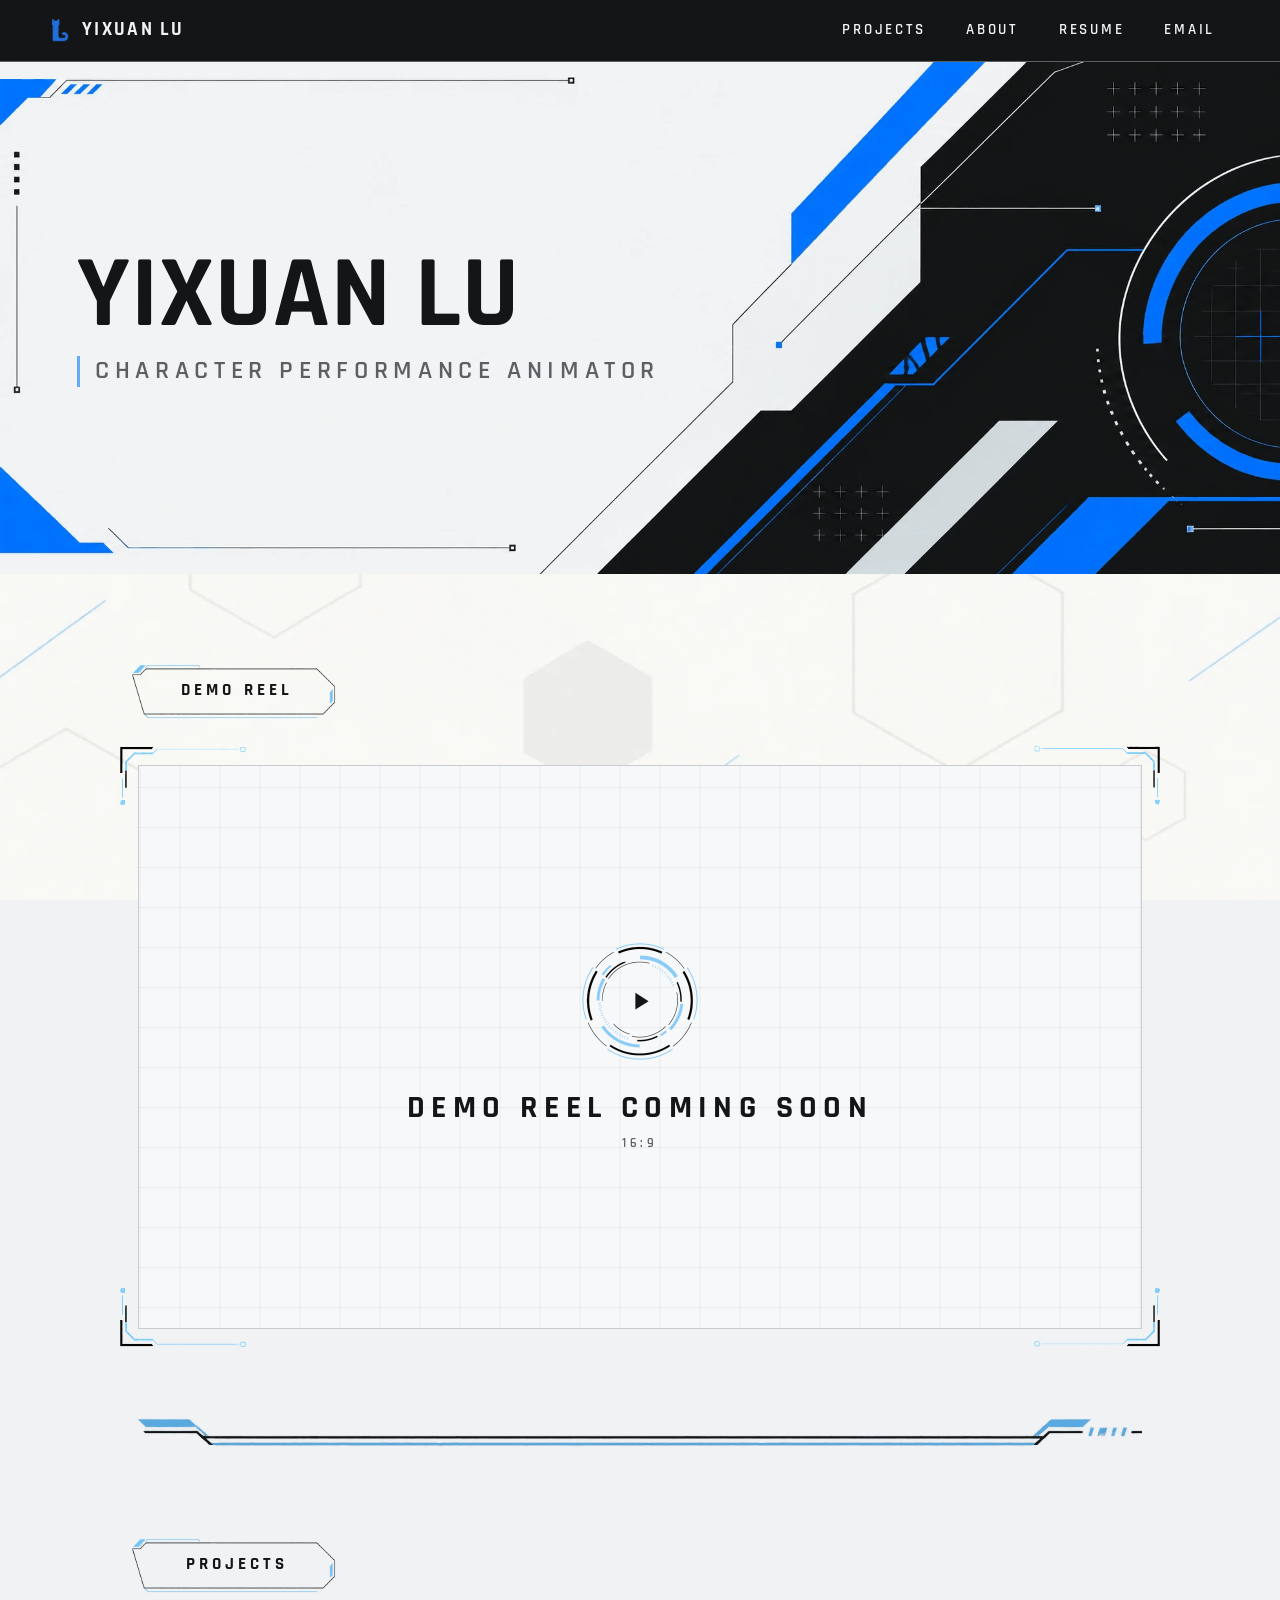
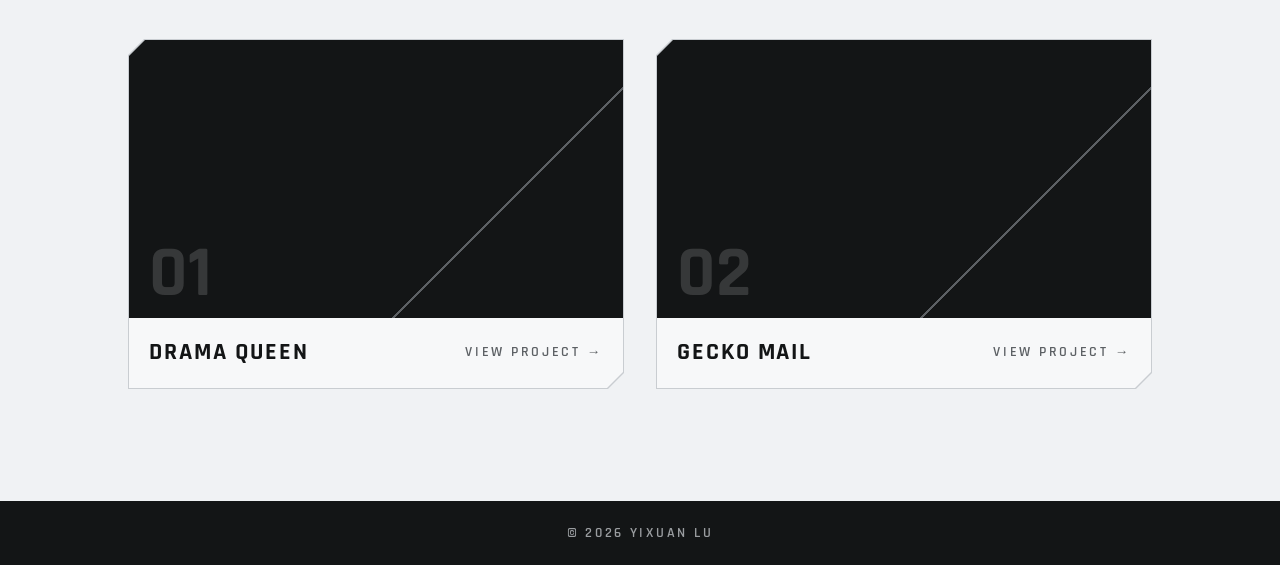
==== commit 3afb52cc: "Pre-launch fixes: compress images, add Projects nav link and 404 page Resize and compress all images" ====
--- a/index.html
+++ b/index.html
@@ -25,6 +25,7 @@
       <span>Yixuan Lu</span>
     </a>
     <nav>
+      <a href="index.html#projects-heading">Projects</a>
       <a href="about.html">About</a>
       <a href="resume.html">Resume</a>
       <!-- The email address is set once in js/main.js (see EMAIL_ADDRESS) -->
@@ -34,7 +35,7 @@
 
   <!-- ===== BANNER ===== -->
   <section class="banner">
-    <img class="banner-image" src="images/banner.png" alt="" width="1983" height="793">
+    <img class="banner-image" src="images/banner.png" fetchpriority="high" alt="" width="1983" height="793">
     <div class="banner-text">
       <h1>Yixuan Lu</h1>
       <p>Character Performance Animator</p>
@@ -62,7 +63,7 @@
       </div>
     </section>
 
-    <img class="section-divider" src="images/ui-divider.png" alt="" width="2000" height="92">
+    <img class="section-divider" loading="lazy" src="images/ui-divider.png" alt="" width="2000" height="92">
 
     <!-- ===== PROJECTS ===== -->
     <section class="projects" aria-labelledby="projects-heading">
--- a/css/style.css
+++ b/css/style.css
@@ -12,6 +12,7 @@
   --gray-light: #C9CDD1;   /* thin lines and borders */
   --panel: #F7F8F9;        /* slightly lighter gray for cards and the reel frame */
   --accent: #66AAF6;       /* soft light blue: highlights and hover only */
+  --paper: #FFFFFF;        /* page color when printed or saved as a PDF */
 
   /* see-through versions, for faint grids and shadows */
   --grid-line: rgba(19, 21, 22, 0.06);
@@ -243,7 +244,7 @@
   border-style: solid;
   border-color: transparent;
   border-width: calc(250px * var(--bracket-scale)) calc(515px * var(--bracket-scale));
-  border-image: url("../images/ui-corner-frame.png") 250 515 stretch;
+  border-image: url("../images/ui-corner-frame.png") 125 258 stretch;
   pointer-events: none;
 }
 
@@ -644,6 +645,210 @@
   padding-bottom: clamp(48px, 7vw, 80px);
 }
 
+/* blocks with several paragraphs or lists on the right */
+.description-block .description-body > * + * { margin-top: 14px; }
+
+.description-body ul {
+  margin-bottom: 0;
+  padding-left: 0;
+  list-style: none;
+}
+
+/* small square bullets */
+.description-body ul:not(.tag-list) li {
+  position: relative;
+  padding-left: 20px;
+  line-height: 1.65;
+}
+
+.description-body ul:not(.tag-list) li + li { margin-top: 8px; }
+
+.description-body ul:not(.tag-list) li::before {
+  content: "";
+  position: absolute;
+  left: 2px;
+  top: 0.62em;
+  width: 6px;
+  height: 6px;
+  background: var(--accent);
+}
+
+.description-body strong { font-weight: 600; }
+
+/* the page you're on is underlined in the navigation */
+.site-nav nav a[aria-current="page"] {
+  box-shadow: inset 0 -2px 0 var(--accent);
+}
+
+/* =============================================================
+   ABOUT PAGE
+   ============================================================= */
+.about-intro {
+  display: grid;
+  grid-template-columns: minmax(240px, 360px) 1fr;
+  gap: clamp(32px, 5vw, 64px);
+  align-items: start;
+  padding-bottom: clamp(48px, 7vw, 80px);
+}
+
+.photo-brackets { --bracket-scale: 0.16; }
+
+/* portrait frame; the photo fills it once PHOTO_FILE is set in main.js */
+.photo-frame {
+  position: relative;
+  aspect-ratio: 4 / 5;
+  background: var(--panel);
+  border: 1px solid var(--gray-light);
+  overflow: hidden;
+}
+
+.photo-frame img {
+  width: 100%;
+  height: 100%;
+  object-fit: cover;
+}
+
+.photo-icon {
+  width: clamp(56px, 7vw, 80px);
+  fill: none;
+  stroke: var(--black);
+  stroke-width: 2;
+}
+
+.photo-frame .video-title { font-size: clamp(1rem, 1.8vw, 1.35rem); }
+
+.bio p {
+  margin: 0;
+  max-width: 66ch;
+  font-size: 1.05rem;
+  line-height: 1.75;
+}
+
+.bio p + p { margin-top: 18px; }
+
+/* first paragraph a little larger, as an introduction */
+.bio p:first-of-type {
+  font-size: 1.2rem;
+  line-height: 1.6;
+  font-weight: 500;
+}
+
+/* =============================================================
+   RESUME PAGE
+   ============================================================= */
+.resume-header {
+  display: flex;
+  align-items: flex-end;
+  justify-content: space-between;
+  gap: 24px;
+  flex-wrap: wrap;
+}
+
+.resume-contact {
+  display: flex;
+  flex-wrap: wrap;
+  gap: 4px 24px;
+  margin: 18px 0 0;
+  font-family: var(--font-display);
+  font-size: 1.1rem;
+  font-weight: 600;
+  letter-spacing: 0.08em;
+}
+
+.resume-contact a {
+  text-decoration: none;
+  border-bottom: 2px solid var(--accent);
+}
+
+/* angled black button that turns blue on hover */
+.button-download {
+  display: inline-flex;
+  align-items: center;
+  gap: 10px;
+  padding: 12px 24px;
+  background: var(--black);
+  color: var(--off-white);
+  font-family: var(--font-display);
+  font-size: 1rem;
+  font-weight: 700;
+  letter-spacing: 0.2em;
+  text-transform: uppercase;
+  text-decoration: none;
+  clip-path: polygon(12px 0, 100% 0, 100% calc(100% - 12px), calc(100% - 12px) 100%, 0 100%, 0 12px);
+  transition: background-color 0.2s, color 0.2s;
+}
+
+.button-download svg {
+  width: 18px;
+  height: 18px;
+  fill: none;
+  stroke: currentColor;
+  stroke-width: 2.2;
+}
+
+.button-download:hover {
+  background: var(--accent);
+  color: var(--black);
+}
+
+.resume-group { padding: clamp(24px, 4vw, 48px) 0; }
+
+.resume-entry + .resume-entry {
+  margin-top: 28px;
+  padding-top: 24px;
+  border-top: 1px dashed var(--gray-light);
+}
+
+.resume-entry h4 {
+  margin: 0;
+  font-family: var(--font-display);
+  font-size: 1.35rem;
+  font-weight: 700;
+  letter-spacing: 0.06em;
+  text-transform: uppercase;
+}
+
+.resume-entry h4 a { text-decoration: none; }
+.resume-entry h4 a:hover { color: var(--gray-dark); box-shadow: inset 0 -2px 0 var(--accent); }
+
+/* details line under each entry, with thin dividers between items */
+.resume-meta {
+  margin: 2px 0 0;
+  font-family: var(--font-display);
+  font-size: 1rem;
+  font-weight: 600;
+  letter-spacing: 0.06em;
+  color: var(--gray-dark);
+}
+
+.resume-meta span {
+  padding-left: 12px;
+  margin-left: 8px;
+  border-left: 1px solid var(--gray-light);
+}
+
+.resume-entry .award-label { margin: 10px 0 0; font-size: 0.8rem; }
+.resume-entry ul { margin-top: 14px; }
+
+.skill-list li + li { margin-top: 10px; }
+
+/* small outlined tags for software and languages */
+.tag-list {
+  display: flex;
+  flex-wrap: wrap;
+  gap: 8px;
+}
+
+.tag-list li {
+  padding: 4px 12px;
+  border: 1px solid var(--gray-light);
+  background: var(--panel);
+  font-family: var(--font-display);
+  font-size: 0.95rem;
+  font-weight: 600;
+  letter-spacing: 0.06em;
+}
+
 /* =============================================================
    PHONES AND SMALL TABLETS
    ============================================================= */
@@ -674,10 +879,202 @@
   .pipeline-list { grid-template-columns: repeat(2, minmax(0, 1fr)); gap: 8px; }
   .pipeline-list li { flex-direction: row; justify-content: flex-start; gap: 12px; padding: 10px 12px; text-align: left; }
   .pipeline-list img { max-width: 36px; }
+
+  /* About: photo above the biography */
+  .about-intro { grid-template-columns: 1fr; }
+  .photo-column { max-width: 300px; }
+  .photo-brackets { --bracket-scale: 0.12; }
+
+  /* Resume: details wrap onto their own lines */
+  .resume-meta span { display: block; padding-left: 0; margin-left: 0; border-left: 0; }
+}
+
+@media (max-width: 900px) and (min-width: 701px) {
+  .about-intro { grid-template-columns: 260px 1fr; }
+}
+
+/* =============================================================
+   PRINTING AND PDF
+   How the Resume page looks when printed or saved as a PDF
+   (the files/Yixuan_Lu_Resume.pdf download was made this way).
+   ============================================================= */
+@page { size: letter; margin: 0.55in 0.6in; }
+
+@media print {
+  html { font-size: 12px; }
+  body { background: var(--paper); -webkit-print-color-adjust: exact; print-color-adjust: exact; }
+  body::before, .site-nav, .site-footer, .button-download { display: none; }
+
+  main { max-width: none; padding: 0; }
+  .project-header { padding: 0 0 10px; border-bottom: 2px solid var(--black); }
+  .project-header h1 { font-size: 3rem; }
+  .resume-contact { margin-top: 8px; }
+
+  .resume-group { padding: 14px 0 0; }
+  .section-label { width: 150px; margin-bottom: 10px; font-size: 0.95rem; }
+
+  .description-block { grid-template-columns: 130px 1fr; gap: 16px; padding: 12px 0; break-inside: avoid; }
+  .description-block:last-child { border-bottom: 0; }
+  .description-block p, .description-body ul:not(.tag-list) li { line-height: 1.5; }
+  .description-body ul:not(.tag-list) li + li { margin-top: 3px; }
+
+  .resume-entry { break-inside: avoid; }
+  .resume-entry + .resume-entry { margin-top: 14px; padding-top: 12px; }
+  .resume-entry ul { margin-top: 8px; }
+  .resume-entry h4 a { color: inherit; }
+  .skill-list li + li { margin-top: 3px; }
+  /* tighter letter spacing so job-application systems read headings as words */
+  .section-label, .description-block h3, .resume-entry h4, .award-label { letter-spacing: 0.06em; }
 }
 
 /* respect the "reduce motion" setting some people turn on */
+/* =============================================================
+   INTERACTIONS
+   Every hover and fade here lasts 0.25 seconds or less.
+   ============================================================= */
+
+/* 1. Smooth fade between pages.
+   Modern browsers cross-fade from one page to the next. */
+@view-transition { navigation: auto; }
+
+::view-transition-old(root),
+::view-transition-new(root) {
+  animation-duration: 0.25s;
+}
+
+/* Browsers without that feature fade the new page in instead. */
+@supports not (view-transition-name: none) {
+  body { animation: page-fade-in 0.25s ease-out; }
+}
+
+@keyframes page-fade-in {
+  from { opacity: 0; }
+}
+
+/* 2. Project Notes: Process and Breakdown open and close on click.
+   The heading row is the button; the text sits under the right column. */
+.description-toggle { display: block; }
+
+.description-toggle summary {
+  display: grid;
+  grid-template-columns: 200px 1fr;
+  gap: clamp(16px, 3vw, 40px);
+  align-items: center;
+  cursor: pointer;
+  list-style: none;
+}
+
+.description-toggle summary::-webkit-details-marker { display: none; }
+
+.description-toggle summary:focus-visible {
+  outline: 2px solid var(--accent);
+  outline-offset: 6px;
+}
+
+.description-toggle > p {
+  margin-top: 14px;
+  margin-left: calc(200px + clamp(16px, 3vw, 40px));
+}
+
+/* "Show" / "Hide" and a plus sign that turns into a minus */
+.toggle-hint {
+  justify-self: end;
+  display: inline-flex;
+  align-items: center;
+  gap: 10px;
+  font-family: var(--font-display);
+  font-size: 0.8rem;
+  font-weight: 700;
+  letter-spacing: 0.2em;
+  text-transform: uppercase;
+  color: var(--gray-dark);
+  transition: color 0.2s;
+}
+
+.toggle-hide,
+.description-toggle[open] .toggle-show { display: none; }
+.description-toggle[open] .toggle-hide { display: inline; }
+
+.toggle-hint i {
+  position: relative;
+  width: 22px;
+  height: 22px;
+  border: 1px solid var(--gray-light);
+  transition: border-color 0.2s, background-color 0.2s;
+}
+
+.toggle-hint i::before,
+.toggle-hint i::after {
+  content: "";
+  position: absolute;
+  left: 50%;
+  top: 50%;
+  width: 10px;
+  height: 2px;
+  margin: -1px 0 0 -5px;
+  background: var(--black);
+  transition: transform 0.2s;
+}
+
+.toggle-hint i::after { transform: rotate(90deg); }
+.description-toggle[open] .toggle-hint i::after { transform: rotate(0deg); }
+
+.description-toggle summary:hover .toggle-hint { color: var(--black); }
+.description-toggle summary:hover .toggle-hint i {
+  border-color: var(--accent);
+  background-color: var(--accent);
+}
+
+/* the text slides open (in browsers that support it) and fades in */
+@media (prefers-reduced-motion: no-preference) {
+  .description-toggle { interpolate-size: allow-keywords; }
+
+  .description-toggle::details-content {
+    block-size: 0;
+    overflow: hidden;
+    transition: block-size 0.25s ease, content-visibility 0.25s allow-discrete;
+  }
+
+  .description-toggle[open]::details-content { block-size: auto; }
+
+  .description-toggle[open] > p { animation: notes-fade-in 0.25s ease-out; }
+}
+
+@keyframes notes-fade-in {
+  from { opacity: 0; transform: translateY(-4px); }
+}
+
+/* 3. Pipeline tiles lift slightly with a light blue outline on hover */
+.pipeline-list li {
+  transition: transform 0.2s, border-color 0.2s, box-shadow 0.2s;
+}
+
+.pipeline-list li:hover {
+  transform: translateY(-4px);
+  border-color: var(--accent);
+  box-shadow: inset 0 0 0 1px var(--accent);
+}
+
+@media (max-width: 700px) {
+  .description-toggle summary { grid-template-columns: 1fr auto; }
+  .description-toggle > p { margin-left: 0; }
+}
+
+/* =============================================================
+   REDUCE MOTION
+   For visitors who turned on "reduce motion" in their device
+   settings: no fades, slides, lifts or spinning. Hover colors
+   and outlines still change, just instantly.
+   ============================================================= */
 @media (prefers-reduced-motion: reduce) {
-  * { transition: none !important; scroll-behavior: auto !important; }
-  .video-ring img { animation: none; }
-}
+  @view-transition { navigation: none; }
+
+  *, *::before, *::after {
+    transition: none !important;
+    animation: none !important;
+    scroll-behavior: auto !important;
+  }
+
+  .project-card:hover,
+  .pipeline-list li:hover { transform: none; }
+}
